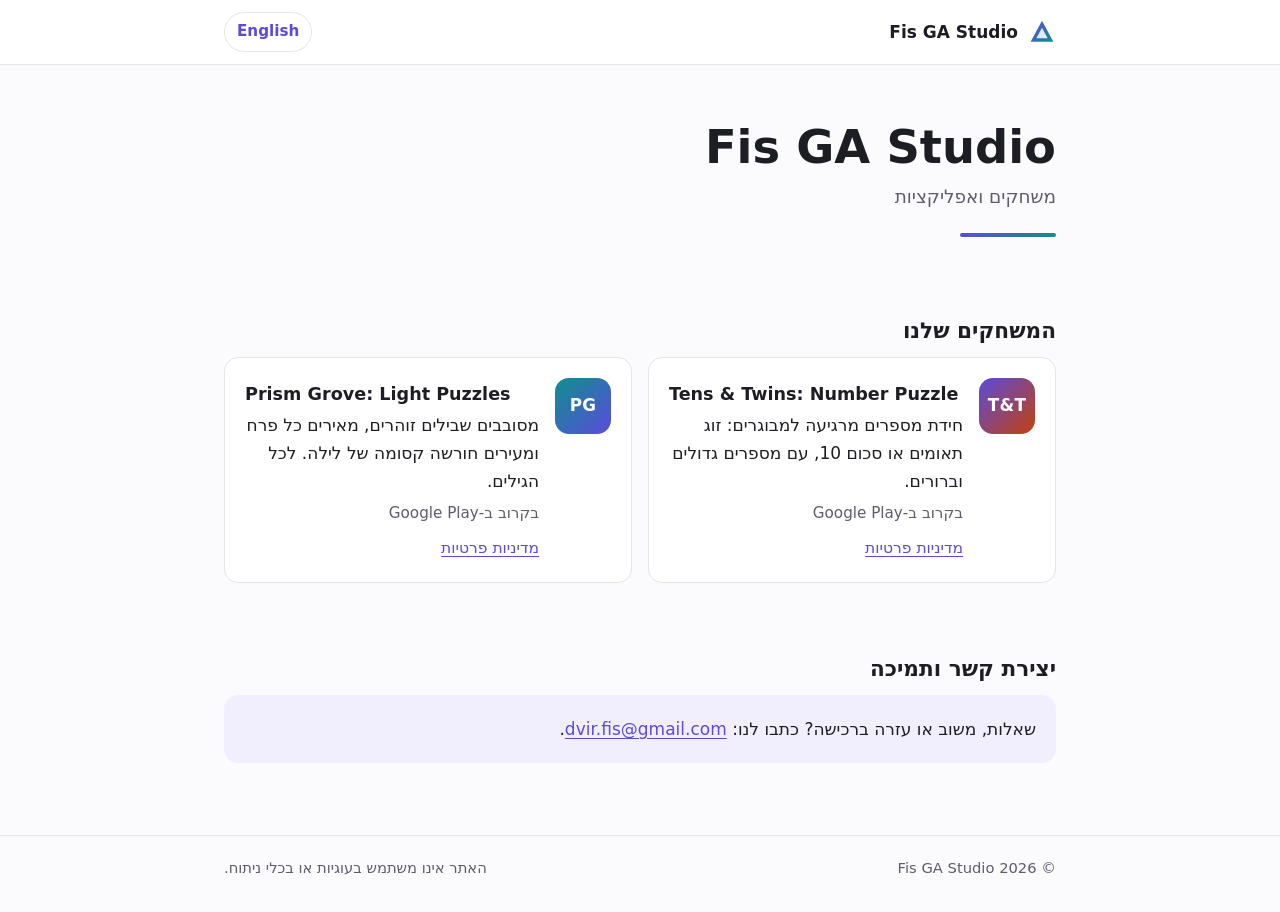
==== he.html @ cda715d1 "Add Hebrew pages and updated privacy policies for both games" ====
<!doctype html>
<html lang="he" dir="rtl">
<head>
  <meta charset="utf-8">
  <meta name="viewport" content="width=device-width, initial-scale=1">
  <title>Fis GA Studio - משחקים ואפליקציות</title>
  <meta name="description" content="Fis GA Studio, משחקים ואפליקציות. הבית של Tens &amp; Twins ו-Prism Grove, עם מדיניות פרטיות ופרטי קשר.">
  <meta name="color-scheme" content="light dark">
  <link rel="alternate" hreflang="en" href="https://dvirf8969.github.io/./">
  <link rel="icon" href="data:image/svg+xml,%3Csvg xmlns='http://www.w3.org/2000/svg' viewBox='0 0 32 32'%3E%3Cpath d='M16 3 29 27H3z' fill='%235b4bdb'/%3E%3Cpath d='M16 11l6.5 12h-13z' fill='%23fff' opacity='.85'/%3E%3C/svg%3E">
  <link rel="stylesheet" href="style.css">
</head>
<body>
  <a class="skip" href="#main">דילוג לתוכן</a>

  <header class="site-header">
    <div class="wrap">
      <a class="brand" href="he.html">
        <svg width="28" height="28" viewBox="0 0 32 32" aria-hidden="true">
          <defs>
            <linearGradient id="brand-g" x1="0" y1="0" x2="1" y2="1">
              <stop offset="0" stop-color="#5b4bdb"/>
              <stop offset="1" stop-color="#0f8f8f"/>
            </linearGradient>
          </defs>
          <path d="M16 3 29 27H3z" fill="url(#brand-g)"/>
          <path d="M16 11l6.5 12h-13z" fill="#fff" opacity=".85"/>
        </svg>
        Fis GA Studio
      </a>
      <a class="lang" href="./" lang="en" hreflang="en">English</a>
    </div>
  </header>

  <main id="main" class="wrap">
    <div class="hero">
      <h1>Fis GA Studio</h1>
      <p>משחקים ואפליקציות</p>
      <div class="prism-bar" aria-hidden="true"></div>
    </div>

    <section aria-labelledby="games-title">
      <h2 id="games-title">המשחקים שלנו</h2>
      <div class="games">
        <article class="card">
          <div class="tile tt" aria-hidden="true">T&amp;T</div>
          <div>
            <h3 lang="en" dir="ltr">Tens &amp; Twins: Number Puzzle</h3>
            <p class="blurb">חידת מספרים מרגיעה למבוגרים: זוג תאומים או סכום 10, עם מספרים גדולים וברורים.</p>
            <p class="status">בקרוב ב-Google Play</p>
            <ul class="links">
              <li><a href="tens-and-twins-privacy-he.html">מדיניות פרטיות</a></li>
            </ul>
          </div>
        </article>

        <article class="card">
          <div class="tile pg" aria-hidden="true">PG</div>
          <div>
            <h3 lang="en" dir="ltr">Prism Grove: Light Puzzles</h3>
            <p class="blurb">מסובבים שבילים זוהרים, מאירים כל פרח ומעירים חורשה קסומה של לילה. לכל הגילים.</p>
            <p class="status">בקרוב ב-Google Play</p>
            <ul class="links">
              <li><a href="prism-grove-privacy-he.html">מדיניות פרטיות</a></li>
            </ul>
          </div>
        </article>
      </div>
    </section>

    <section aria-labelledby="contact-title">
      <h2 id="contact-title">יצירת קשר ותמיכה</h2>
      <div class="contact">
        <p>שאלות, משוב או עזרה ברכישה? כתבו לנו: <a href="mailto:dvir.fis@gmail.com" class="ltr">dvir.fis@gmail.com</a>.</p>
      </div>
    </section>
  </main>

  <footer class="site-footer">
    <div class="wrap">
      <p>&copy; 2026 Fis GA Studio</p>
      <p>האתר אינו משתמש בעוגיות או בכלי ניתוח.</p>
    </div>
  </footer>
</body>
</html>
---- style.css ----
:root {
  color-scheme: light dark;
  --bg: #fbfbfd;
  --surface: #ffffff;
  --text: #1d1d24;
  --muted: #5d5d6b;
  --border: #e4e4ea;
  --accent: #5b4bdb;
  --accent-2: #0f8f8f;
  --tint: #f1effe;
  --radius: 14px;
  --font: system-ui, -apple-system, "Segoe UI", Roboto, "Helvetica Neue", Arial, sans-serif;
}

@media (prefers-color-scheme: dark) {
  :root {
    --bg: #121217;
    --surface: #1b1b22;
    --text: #ececf1;
    --muted: #a3a3b2;
    --border: #2c2c36;
    --accent: #a99bff;
    --accent-2: #4fd1c5;
    --tint: #211f33;
  }
}

*,
*::before,
*::after {
  box-sizing: border-box;
}

html {
  -webkit-text-size-adjust: 100%;
}

body {
  margin: 0;
  background: var(--bg);
  color: var(--text);
  font-family: var(--font);
  font-size: 17px;
  line-height: 1.65;
}

a {
  color: var(--accent);
  text-underline-offset: 3px;
}

a:hover {
  text-decoration-thickness: 2px;
}

a:focus-visible {
  outline: 3px solid var(--accent);
  outline-offset: 2px;
  border-radius: 4px;
}

.skip {
  position: absolute;
  inset-inline-start: -9999px;
}

.skip:focus {
  inset-inline-start: 16px;
  top: 12px;
  background: var(--surface);
  padding: 8px 12px;
  border-radius: 8px;
  z-index: 10;
}

.wrap {
  width: 100%;
  max-width: 880px;
  margin: 0 auto;
  padding: 0 16px;
}

.wrap.narrow {
  max-width: 720px;
}

@media (min-width: 640px) {
  .wrap {
    padding: 0 24px;
  }
}

/* Header */
.site-header {
  border-bottom: 1px solid var(--border);
  background: var(--surface);
}

.site-header .wrap {
  display: flex;
  align-items: center;
  justify-content: space-between;
  gap: 12px;
  min-height: 64px;
}

.brand {
  display: inline-flex;
  align-items: center;
  gap: 10px;
  color: var(--text);
  text-decoration: none;
  font-weight: 700;
  letter-spacing: -0.01em;
}

.brand svg {
  flex: none;
}

.lang {
  color: var(--accent);
  font-weight: 600;
  font-size: 0.95rem;
  text-decoration: none;
  padding: 6px 12px;
  border: 1px solid var(--border);
  border-radius: 999px;
}

.lang:hover {
  background: var(--tint);
}

/* Home hero */
.hero {
  padding: 56px 0 32px;
}

.hero h1 {
  margin: 0 0 8px;
  font-size: clamp(2rem, 6vw, 2.9rem);
  line-height: 1.15;
  letter-spacing: -0.02em;
}

.hero p {
  margin: 0;
  color: var(--muted);
  font-size: 1.15rem;
}

.prism-bar {
  height: 4px;
  width: 96px;
  margin: 20px 0 0;
  border-radius: 4px;
  background: linear-gradient(90deg, var(--accent), var(--accent-2));
}

/* Sections */
section {
  padding: 16px 0 24px;
}

h2 {
  font-size: 1.35rem;
  line-height: 1.3;
  margin: 32px 0 12px;
  letter-spacing: -0.01em;
}

h3 {
  font-size: 1.08rem;
  margin: 24px 0 8px;
}

/* Game cards */
.games {
  display: grid;
  gap: 16px;
  grid-template-columns: 1fr;
}

@media (min-width: 640px) {
  .games {
    grid-template-columns: 1fr 1fr;
  }
}

.card {
  display: flex;
  gap: 16px;
  align-items: flex-start;
  padding: 20px;
  background: var(--surface);
  border: 1px solid var(--border);
  border-radius: var(--radius);
}

.tile {
  flex: none;
  width: 56px;
  height: 56px;
  border-radius: 14px;
  display: grid;
  place-items: center;
  color: #ffffff;
  font-weight: 800;
  font-size: 1.05rem;
  letter-spacing: 0.02em;
}

.tile.tt {
  background: linear-gradient(135deg, #5b4bdb, #c2410c);
}

.tile.pg {
  background: linear-gradient(135deg, #0f8f8f, #5b4bdb);
}

.card h3 {
  margin: 2px 0 2px;
  font-size: 1.1rem;
}

.card .blurb {
  margin: 0 0 6px;
}

.card .status {
  margin: 0 0 10px;
  color: var(--muted);
  font-size: 0.95rem;
}

.card .links {
  margin: 0;
  padding: 0;
  list-style: none;
  font-size: 0.97rem;
}

.contact {
  padding: 20px;
  background: var(--tint);
  border-radius: var(--radius);
}

.contact p {
  margin: 0;
}

/* Policy pages */
.doc-head {
  padding: 40px 0 8px;
}

.doc-head .kicker {
  margin: 0 0 6px;
  font-size: 0.9rem;
  font-weight: 600;
  color: var(--accent-2);
  text-transform: uppercase;
  letter-spacing: 0.06em;
}

.doc-head h1 {
  margin: 0 0 8px;
  font-size: clamp(1.75rem, 5vw, 2.3rem);
  line-height: 1.2;
  letter-spacing: -0.02em;
}

.doc-head .updated {
  margin: 0;
  color: var(--muted);
  font-size: 0.95rem;
}

.summary {
  margin: 24px 0 8px;
  padding: 18px 20px;
  background: var(--tint);
  border-radius: var(--radius);
}

.summary h2 {
  margin-top: 0;
  font-size: 1.1rem;
}

.summary ul {
  margin: 0;
  padding: 0;
  padding-inline-start: 1.2em;
}

.toc {
  margin: 20px 0 8px;
  padding: 16px 20px;
  border: 1px solid var(--border);
  border-radius: var(--radius);
  background: var(--surface);
  font-size: 0.97rem;
}

.toc h2 {
  margin: 0 0 6px;
  font-size: 1rem;
}

.toc ol {
  margin: 0;
  padding: 0;
  padding-inline-start: 1.3em;
  columns: 1;
}

@media (min-width: 640px) {
  .toc ol {
    columns: 2;
    column-gap: 32px;
  }
}

.doc > h2 {
  scroll-margin-top: 16px;
  padding-top: 24px;
  border-top: 1px solid var(--border);
}

.doc .toc li {
  margin: 0;
  padding: 2px 0;
  break-inside: avoid;
}

.doc ul {
  padding: 0;
  padding-inline-start: 1.2em;
}

.doc li {
  margin: 4px 0;
}

/* Footer */
.site-footer {
  margin-top: 48px;
  border-top: 1px solid var(--border);
  color: var(--muted);
  font-size: 0.92rem;
}

.site-footer .wrap {
  padding-top: 20px;
  padding-bottom: 32px;
  display: flex;
  flex-wrap: wrap;
  gap: 8px 24px;
  justify-content: space-between;
}

.site-footer p {
  margin: 0;
}

/* Hebrew pages */
[dir="rtl"] h1,
[dir="rtl"] h2,
[dir="rtl"] h3,
[dir="rtl"] .brand {
  letter-spacing: 0;
}

[dir="rtl"] .doc-head .kicker {
  text-transform: none;
  letter-spacing: 0;
}

.ltr {
  direction: ltr;
  unicode-bidi: isolate;
}
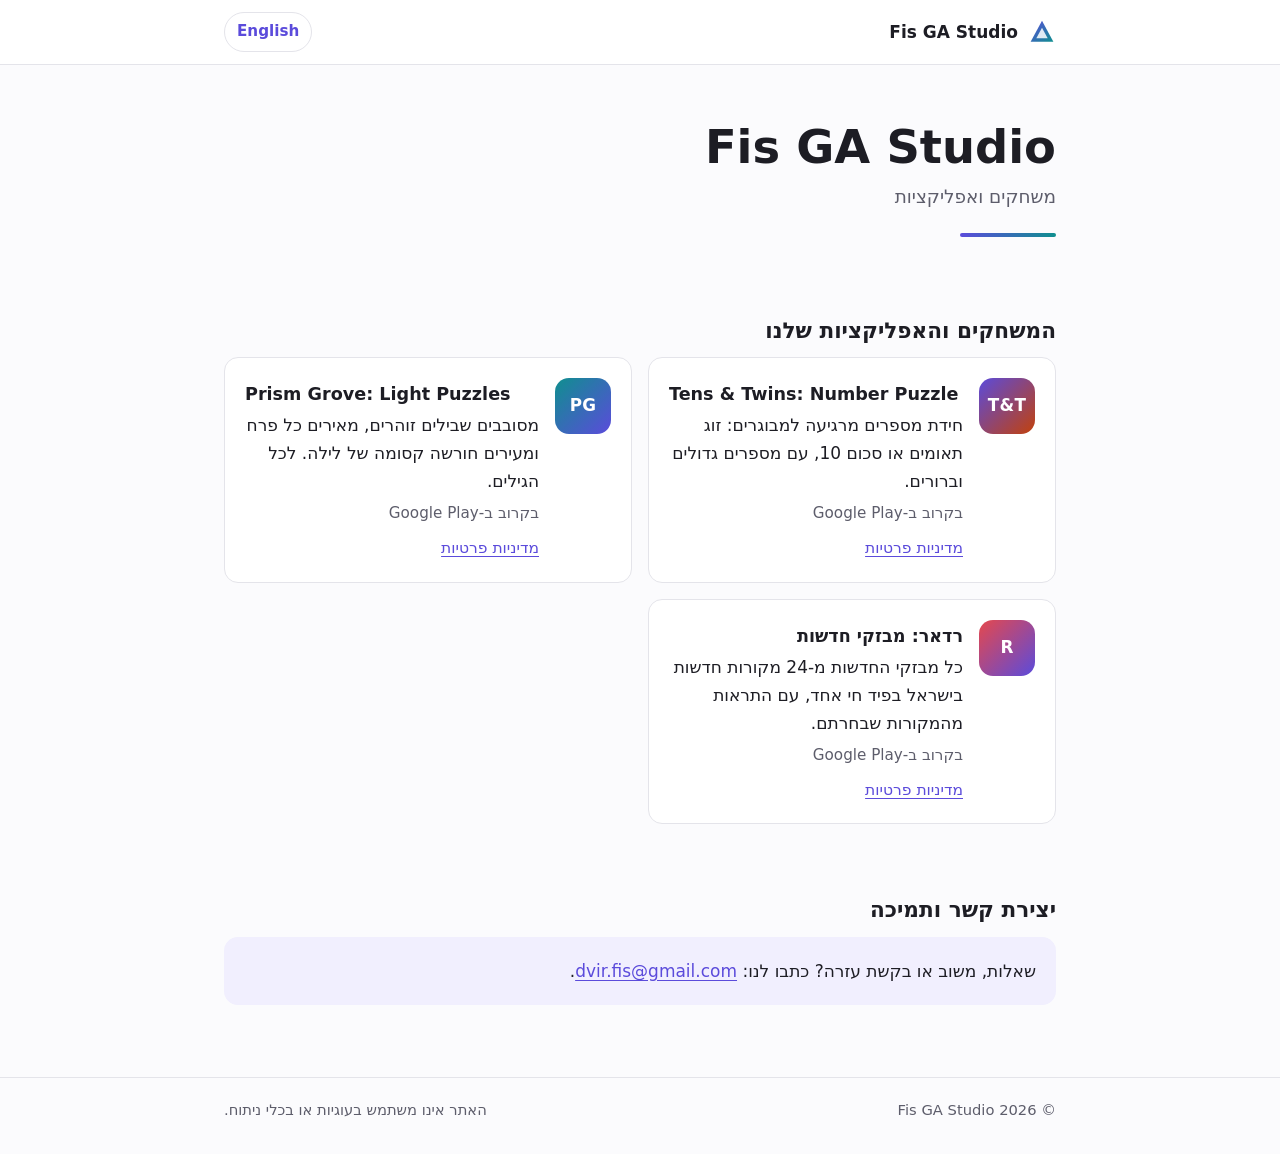
==== commit 487e1643: "Add the Radar privacy policy (with AdMob) and remove in-app purchases from the game policies Radar: " ====
--- a/he.html
+++ b/he.html
@@ -4,11 +4,12 @@
   <meta charset="utf-8">
   <meta name="viewport" content="width=device-width, initial-scale=1">
   <title>Fis GA Studio - משחקים ואפליקציות</title>
-  <meta name="description" content="Fis GA Studio, משחקים ואפליקציות. הבית של Tens &amp; Twins ו-Prism Grove, עם מדיניות פרטיות ופרטי קשר.">
+  <meta name="description" content="Fis GA Studio, משחקים ואפליקציות. הבית של Tens &amp; Twins, Prism Grove ורדאר, עם מדיניות פרטיות ופרטי קשר.">
   <meta name="color-scheme" content="light dark">
   <link rel="alternate" hreflang="en" href="https://dvirf8969.github.io/./">
   <link rel="icon" href="data:image/svg+xml,%3Csvg xmlns='http://www.w3.org/2000/svg' viewBox='0 0 32 32'%3E%3Cpath d='M16 3 29 27H3z' fill='%235b4bdb'/%3E%3Cpath d='M16 11l6.5 12h-13z' fill='%23fff' opacity='.85'/%3E%3C/svg%3E">
   <link rel="stylesheet" href="style.css">
+  <script>try{localStorage.setItem('fis-lang','he')}catch(e){}</script>
 </head>
 <body>
   <a class="skip" href="#main">דילוג לתוכן</a>
@@ -28,7 +29,7 @@
         </svg>
         Fis GA Studio
       </a>
-      <a class="lang" href="./" lang="en" hreflang="en">English</a>
+      <a class="lang" href="./?lang=en" lang="en" hreflang="en">English</a>
     </div>
   </header>
 
@@ -40,7 +41,7 @@
     </div>
 
     <section aria-labelledby="games-title">
-      <h2 id="games-title">המשחקים שלנו</h2>
+      <h2 id="games-title">המשחקים והאפליקציות שלנו</h2>
       <div class="games">
         <article class="card">
           <div class="tile tt" aria-hidden="true">T&amp;T</div>
@@ -65,13 +66,25 @@
             </ul>
           </div>
         </article>
+
+        <article class="card">
+          <div class="tile radar" aria-hidden="true">R</div>
+          <div>
+            <h3>רדאר: מבזקי חדשות</h3>
+            <p class="blurb">כל מבזקי החדשות מ-24 מקורות חדשות בישראל בפיד חי אחד, עם התראות מהמקורות שבחרתם.</p>
+            <p class="status">בקרוב ב-Google Play</p>
+            <ul class="links">
+              <li><a href="radar-privacy-he.html">מדיניות פרטיות</a></li>
+            </ul>
+          </div>
+        </article>
       </div>
     </section>
 
     <section aria-labelledby="contact-title">
       <h2 id="contact-title">יצירת קשר ותמיכה</h2>
       <div class="contact">
-        <p>שאלות, משוב או עזרה ברכישה? כתבו לנו: <a href="mailto:dvir.fis@gmail.com" class="ltr">dvir.fis@gmail.com</a>.</p>
+        <p>שאלות, משוב או בקשת עזרה? כתבו לנו: <a href="mailto:dvir.fis@gmail.com" class="ltr">dvir.fis@gmail.com</a>.</p>
       </div>
     </section>
   </main>
--- a/style.css
+++ b/style.css
@@ -219,6 +219,10 @@
   background: linear-gradient(135deg, #0f8f8f, #5b4bdb);
 }
 
+.tile.radar {
+  background: linear-gradient(135deg, #e5484d, #5b4bdb);
+}
+
 .card h3 {
   margin: 2px 0 2px;
   font-size: 1.1rem;
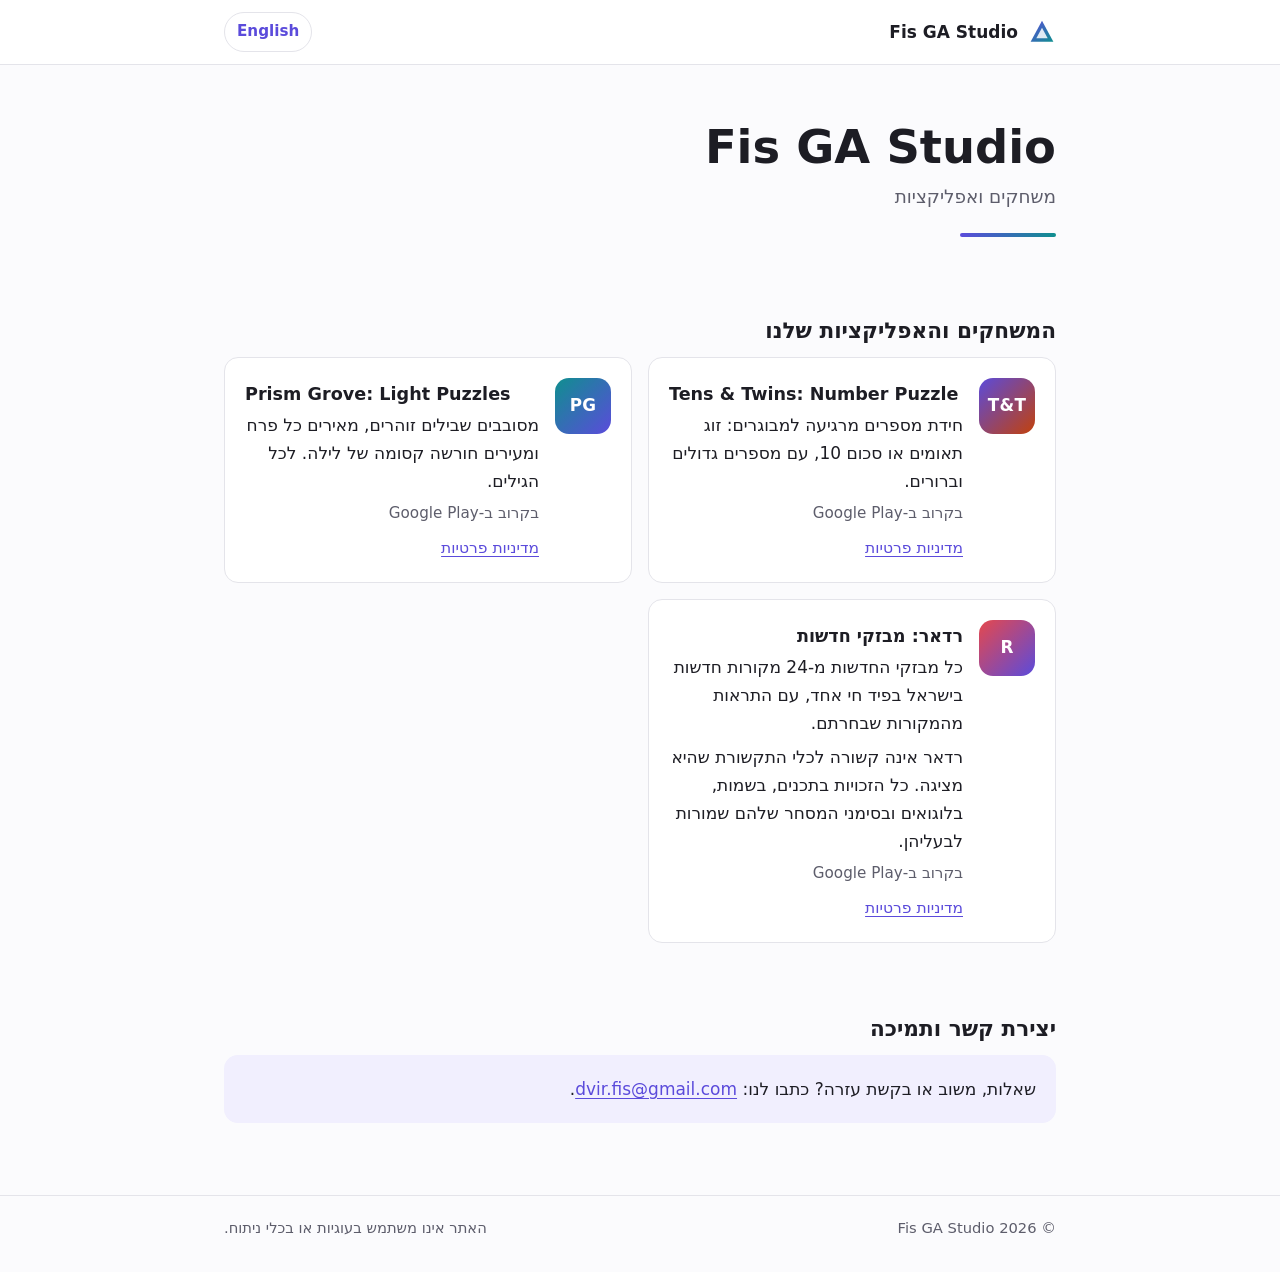
==== commit 9ae5b9ff: "Radar: state that all rights belong to the news outlets Home pages (English and Hebrew): the Radar c" ====
--- a/he.html
+++ b/he.html
@@ -72,6 +72,7 @@
           <div>
             <h3>רדאר: מבזקי חדשות</h3>
             <p class="blurb">כל מבזקי החדשות מ-24 מקורות חדשות בישראל בפיד חי אחד, עם התראות מהמקורות שבחרתם.</p>
+            <p class="blurb">רדאר אינה קשורה לכלי התקשורת שהיא מציגה. כל הזכויות בתכנים, בשמות, בלוגואים ובסימני המסחר שלהם שמורות לבעליהן.</p>
             <p class="status">בקרוב ב-Google Play</p>
             <ul class="links">
               <li><a href="radar-privacy-he.html">מדיניות פרטיות</a></li>
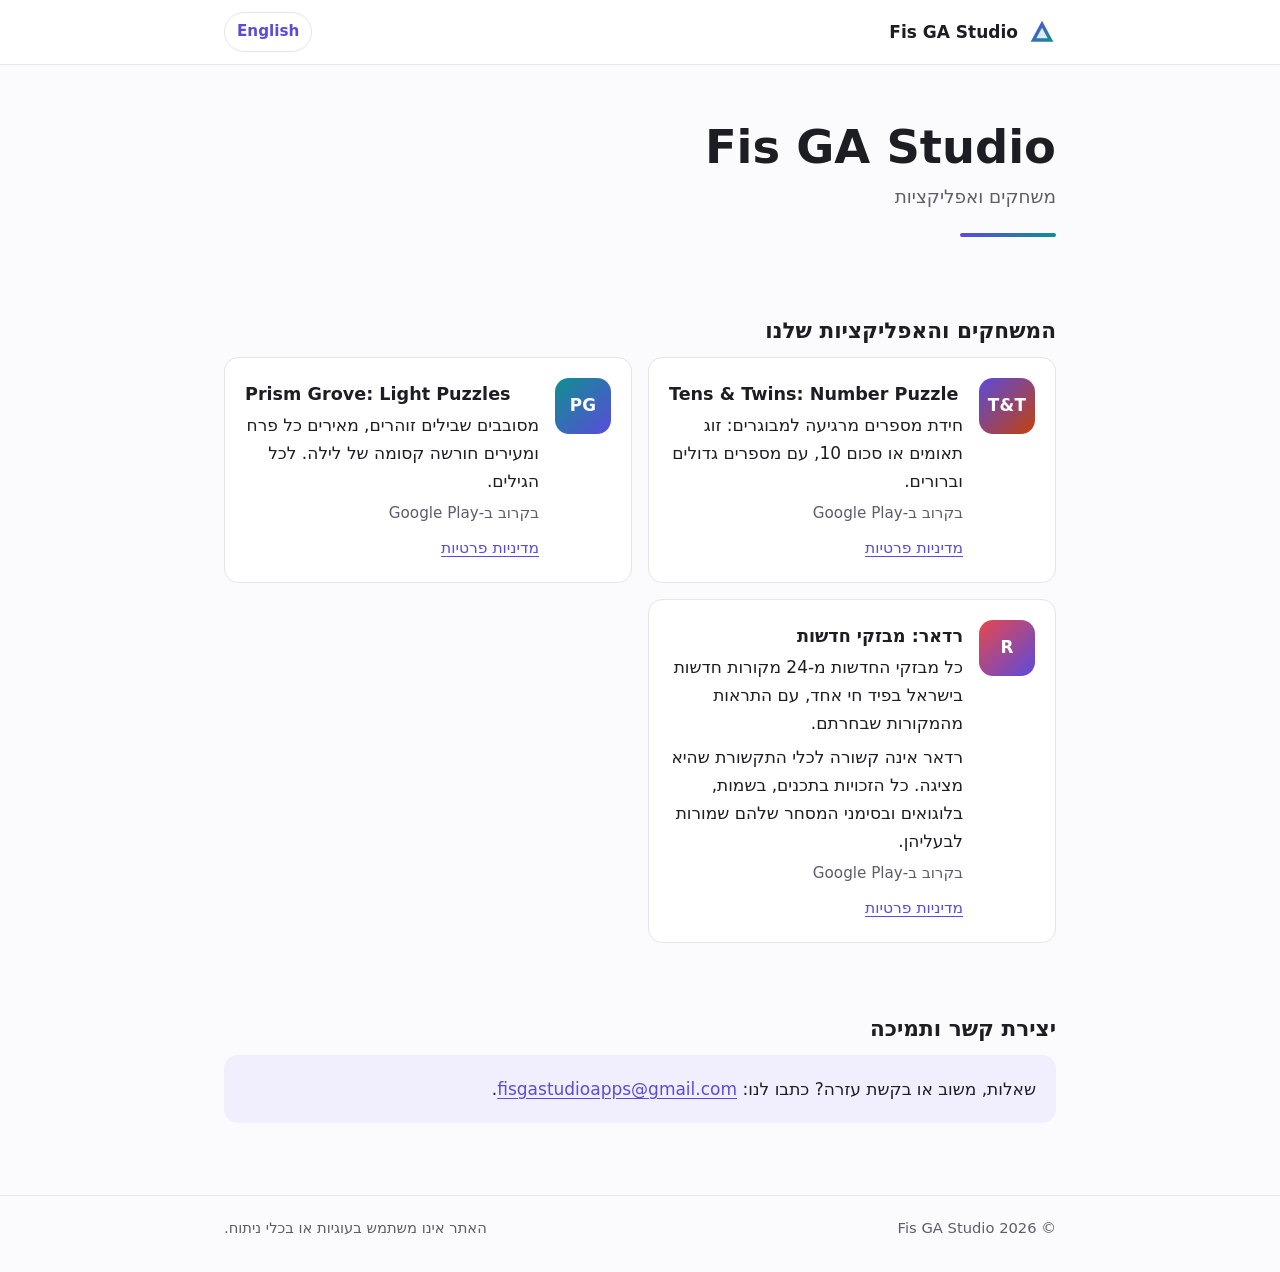
==== commit 15b7062c: "Use the studio contact email on the site" ====
--- a/he.html
+++ b/he.html
@@ -85,7 +85,7 @@
     <section aria-labelledby="contact-title">
       <h2 id="contact-title">יצירת קשר ותמיכה</h2>
       <div class="contact">
-        <p>שאלות, משוב או בקשת עזרה? כתבו לנו: <a href="mailto:dvir.fis@gmail.com" class="ltr">dvir.fis@gmail.com</a>.</p>
+        <p>שאלות, משוב או בקשת עזרה? כתבו לנו: <a href="mailto:fisgastudioapps@gmail.com" class="ltr">fisgastudioapps@gmail.com</a>.</p>
       </div>
     </section>
   </main>
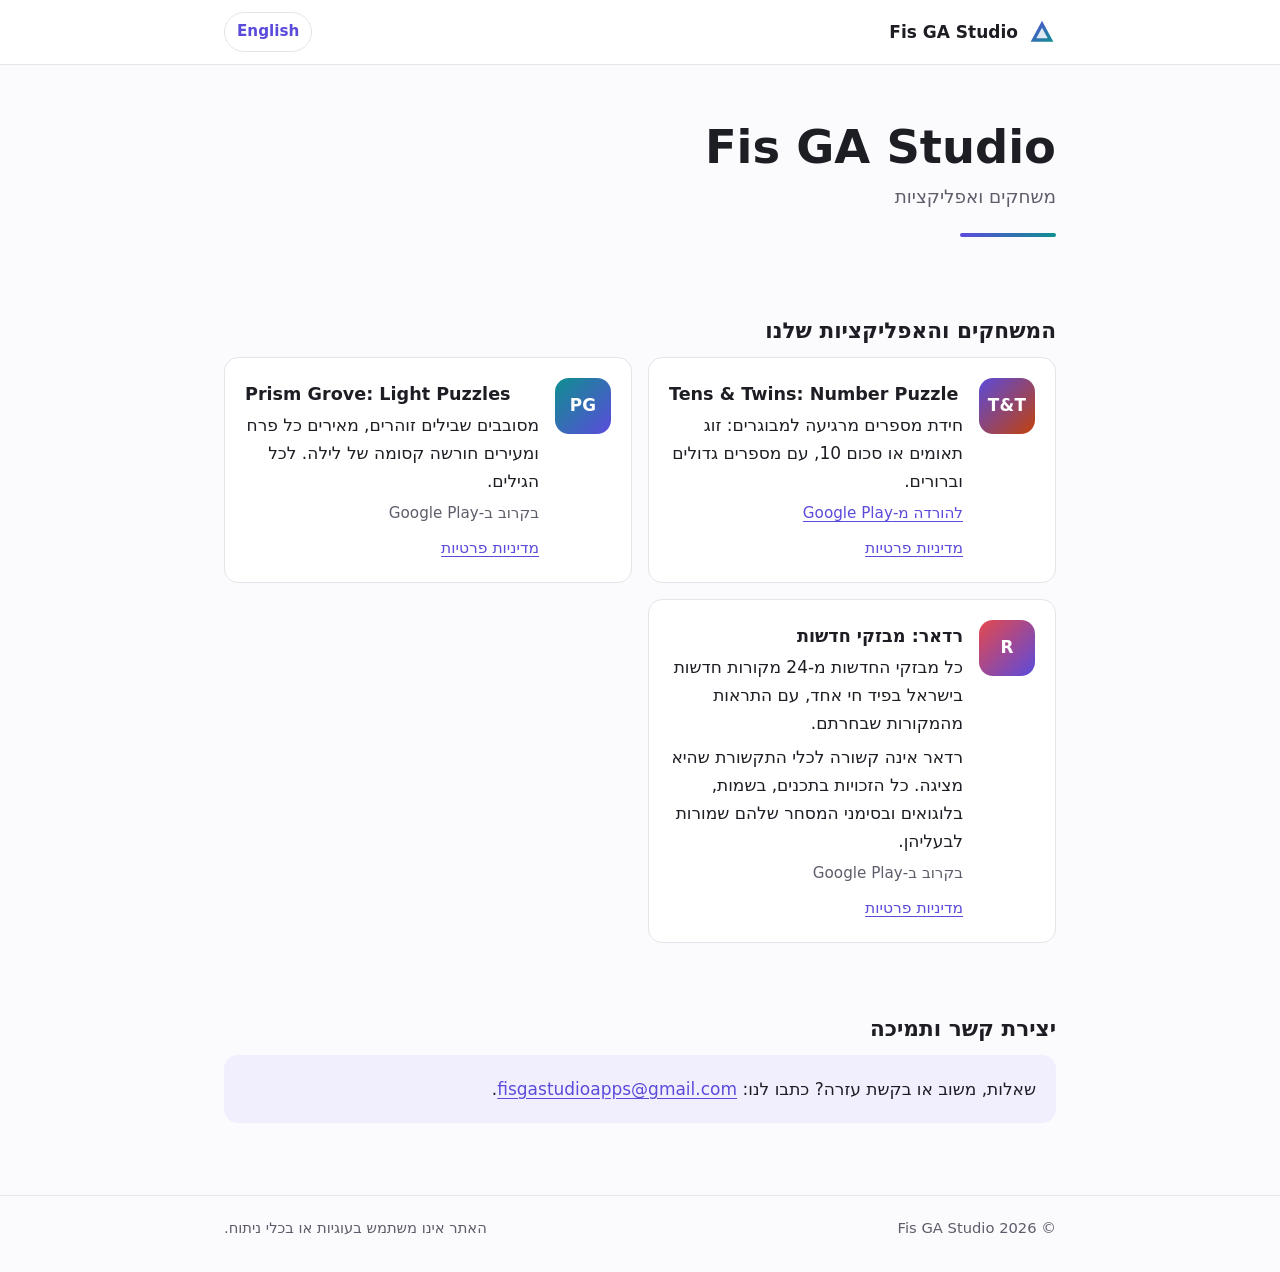
==== commit 2b3ad149: "Home page: store link for Tens & Twins" ====
--- a/he.html
+++ b/he.html
@@ -48,7 +48,7 @@
           <div>
             <h3 lang="en" dir="ltr">Tens &amp; Twins: Number Puzzle</h3>
             <p class="blurb">חידת מספרים מרגיעה למבוגרים: זוג תאומים או סכום 10, עם מספרים גדולים וברורים.</p>
-            <p class="status">בקרוב ב-Google Play</p>
+            <p class="status"><a href="https://play.google.com/store/apps/details?id=com.FisGAStudio.tensandtwins">להורדה מ-Google Play</a></p>
             <ul class="links">
               <li><a href="tens-and-twins-privacy-he.html">מדיניות פרטיות</a></li>
             </ul>
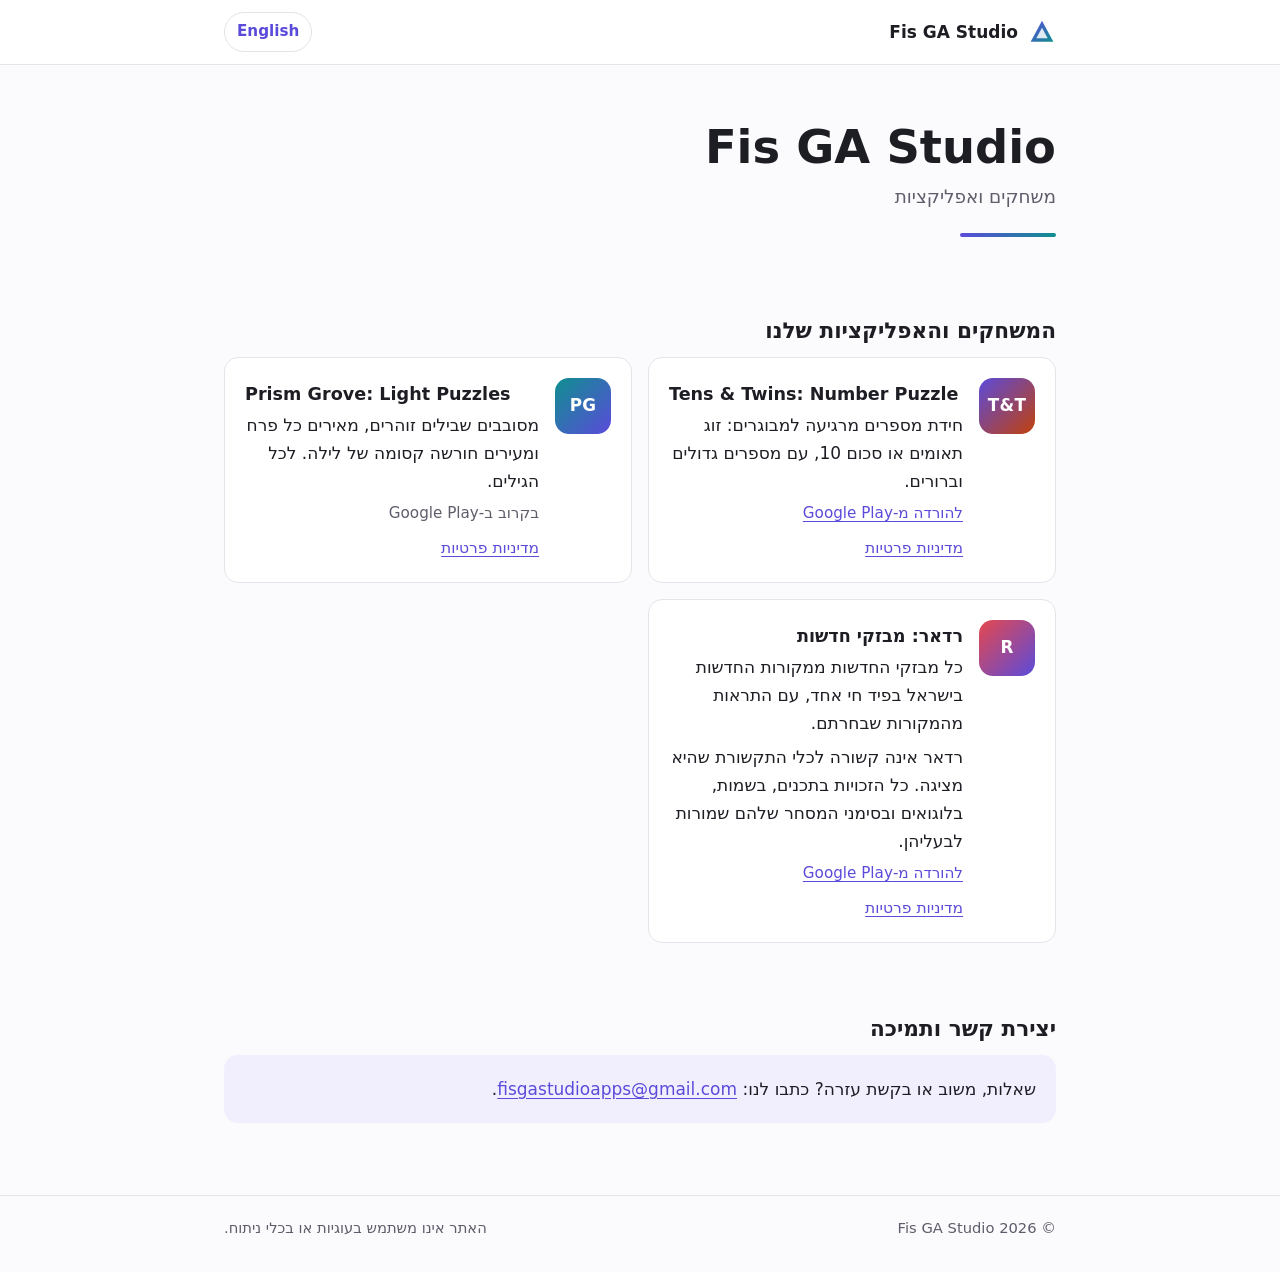
==== commit af9450db: "Home page: store link for Radar, and its card without the count of sources" ====
--- a/he.html
+++ b/he.html
@@ -71,9 +71,9 @@
           <div class="tile radar" aria-hidden="true">R</div>
           <div>
             <h3>רדאר: מבזקי חדשות</h3>
-            <p class="blurb">כל מבזקי החדשות מ-24 מקורות חדשות בישראל בפיד חי אחד, עם התראות מהמקורות שבחרתם.</p>
+            <p class="blurb">כל מבזקי החדשות ממקורות החדשות בישראל בפיד חי אחד, עם התראות מהמקורות שבחרתם.</p>
             <p class="blurb">רדאר אינה קשורה לכלי התקשורת שהיא מציגה. כל הזכויות בתכנים, בשמות, בלוגואים ובסימני המסחר שלהם שמורות לבעליהן.</p>
-            <p class="status">בקרוב ב-Google Play</p>
+            <p class="status"><a href="https://play.google.com/store/apps/details?id=il.radar.news">להורדה מ-Google Play</a></p>
             <ul class="links">
               <li><a href="radar-privacy-he.html">מדיניות פרטיות</a></li>
             </ul>
